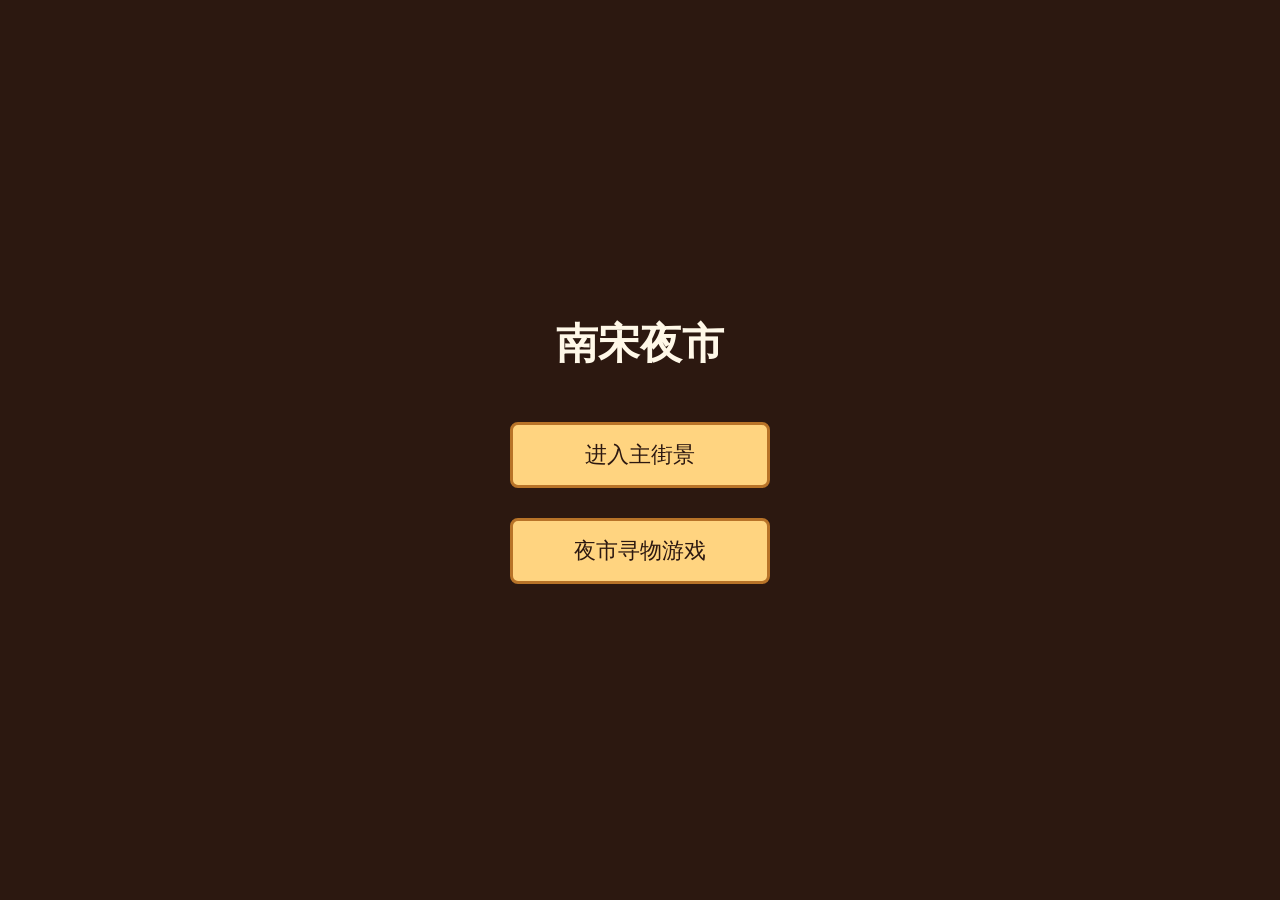
==== index.html @ 8059637a "Add files via upload" ====
<!DOCTYPE html>
<html lang="zh-CN">
<head>
    <meta charset="UTF-8">
    <title>南宋夜市 - 首页</title>
    <style>
        *{
            margin: 0;
            padding: 0;
            box-sizing: border-box;
        }
        body{
            background-color: #2c1810;
            color: #fff8e8;
            font-family: "Microsoft Yahei",sans-serif;
            height: 100vh;
            display: flex;
            flex-direction: column;
            justify-content: center;
            align-items: center;
            gap:30px;
        }
        h1{
            font-size: 42px;
            margin-bottom:20px;
        }
        .btn{
            display:block;
            width:260px;
            line-height:60px;
            text-align:center;
            font-size:22px;
            color:#2c1810;
            background:#ffd480;
            text-decoration:none;
            border-radius:8px;
            border:3px solid #b87328;
        }
        .btn:hover{
            background:#ffc247;
        }
    </style>
</head>
<body>
    <h1>南宋夜市</h1>
    <a class="btn" href="main.html">进入主街景</a>
    <a class="btn" href="game.html">夜市寻物游戏</a>
</body>
</html>
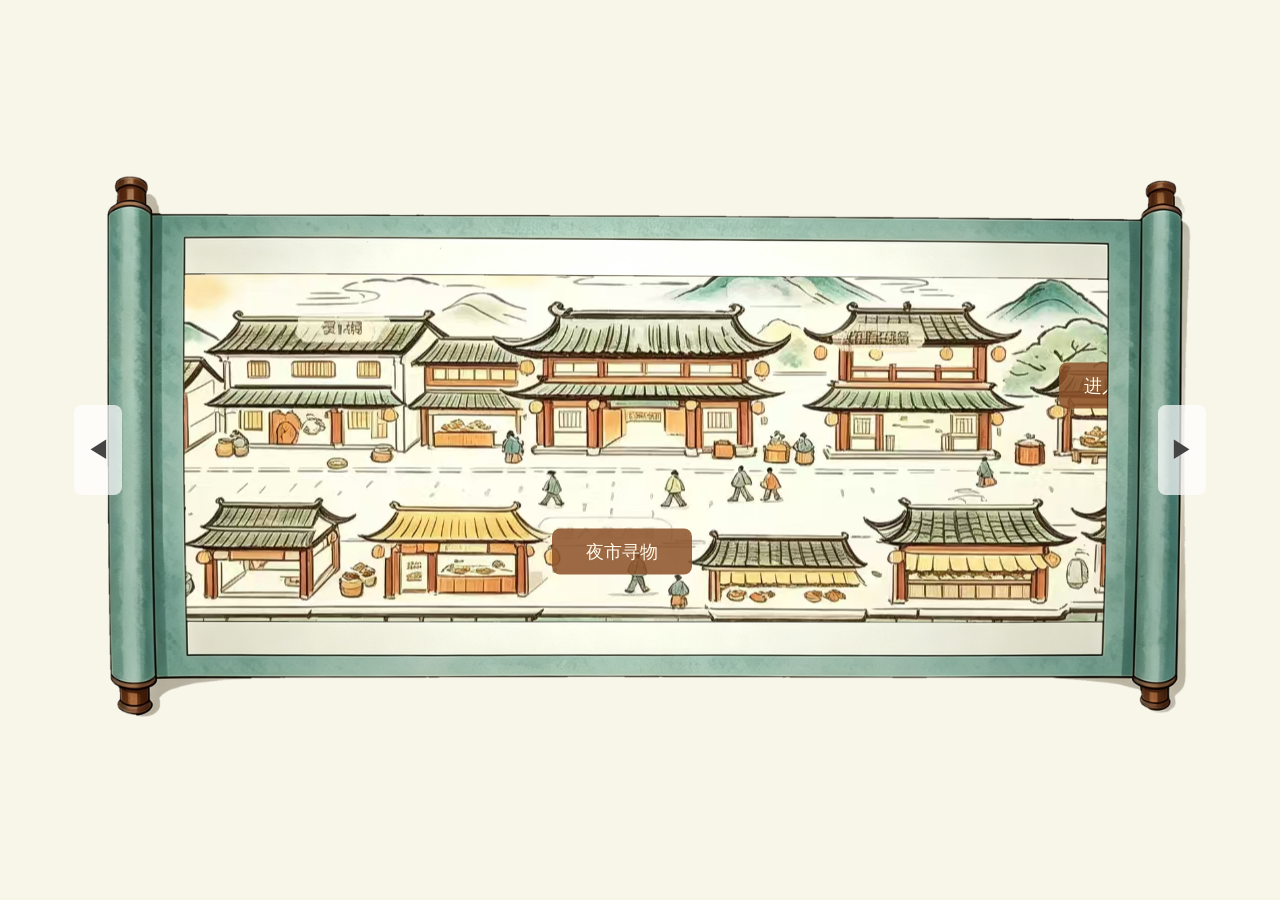
==== commit ca5fd277: "Add files via upload" ====
--- a/index.html
+++ b/index.html
@@ -1,49 +1,257 @@
 <!DOCTYPE html>
 <html lang="zh-CN">
 <head>
-    <meta charset="UTF-8">
-    <title>南宋夜市 - 首页</title>
-    <style>
-        *{
-            margin: 0;
-            padding: 0;
-            box-sizing: border-box;
-        }
-        body{
-            background-color: #2c1810;
-            color: #fff8e8;
-            font-family: "Microsoft Yahei",sans-serif;
-            height: 100vh;
-            display: flex;
-            flex-direction: column;
-            justify-content: center;
-            align-items: center;
-            gap:30px;
-        }
-        h1{
-            font-size: 42px;
-            margin-bottom:20px;
-        }
-        .btn{
-            display:block;
-            width:260px;
-            line-height:60px;
-            text-align:center;
-            font-size:22px;
-            color:#2c1810;
-            background:#ffd480;
-            text-decoration:none;
-            border-radius:8px;
-            border:3px solid #b87328;
-        }
-        .btn:hover{
-            background:#ffc247;
-        }
-    </style>
+<meta charset="UTF-8" />
+<meta name="viewport" content="width=device-width, initial-scale=1.0" />
+<title>临安夜市寻味记 - 主街景</title>
+<style>
+    * {
+        margin: 0;
+        padding: 0;
+        box-sizing: border-box;
+    }
+    body {
+        background-color: #f8f5e9;
+        display: flex;
+        justify-content: center;
+        align-items: center;
+        min-height: 100vh;
+        overflow: hidden;
+    }
+    .scroll-wrap {
+        position: relative;
+        width: 90vw;
+        max-width: 1200px;
+        height: 600px;
+        overflow: hidden;
+    }
+    .scene-container {
+        position: absolute;
+        top: 0;
+        left: 0;
+        width: 100%;
+        height: 100%;
+        overflow: hidden;
+        z-index: 10;
+    }
+    /* 包裹层：图片+按钮一起平移 */
+    .scene-inner {
+        position: absolute;
+        top: 50%;
+        left: 50%;
+        will-change: transform;
+    }
+    .scene-img {
+        display: block;
+        height: auto;
+        width: auto;
+        pointer-events: none;
+    }
+    /* 钉在图上的按钮，相对于 inner 包裹层定位 */
+    .btn-game {
+        position: absolute;
+        top: 68%;
+        right: 47%;
+        width: 140px;
+        height: 46px;
+        font-size: 18px;
+        border: none;
+        border-radius: 8px;
+        cursor: pointer;
+        z-index: 15;
+        background: rgba(139, 80, 40, 0.85);
+        color: #fff8e8;
+        transition: background 0.2s, transform 0.1s;
+    }
+    /* 小吃店按钮，和夜市寻物样式完全一致 */
+    .btn-food {
+        position: absolute;
+        top: 30%;
+        right: 18%;
+        width: 140px;
+        height: 46px;
+        font-size: 18px;
+        border: none;
+        border-radius: 8px;
+        cursor: pointer;
+        z-index: 15;
+        background: rgba(139, 80, 40, 0.85);
+        color: #fff8e8;
+        transition: background 0.2s, transform 0.1s;
+    }
+    .btn-game:hover, .btn-food:hover {
+        background: rgba(139, 80, 40, 0.96);
+    }
+    .btn-game:active, .btn-food:active {
+        transform: scale(0.95);
+    }
+
+    .scroll-frame {
+        position: absolute;
+        top: 0;
+        left: 0;
+        width: 100%;
+        height: 100%;
+        z-index: 30;
+        pointer-events: none;
+        background-image: url("./img/scroll-frame.png");
+        background-size: 100% 100%;
+        background-repeat: no-repeat;
+    }
+    .control-btn {
+        position: absolute;
+        border: none;
+        background: rgba(255,255,255,0.7);
+        font-size: 24px;
+        color: #444;
+        border-radius: 8px;
+        cursor: pointer;
+        z-index: 40;
+        transition: background 0.2s, transform 0.1s;
+    }
+    .control-btn:hover {
+        background: rgba(255,255,255,0.95);
+    }
+    .control-btn:active {
+        transform: scale(0.95);
+        background: rgba(255,255,255,1);
+    }
+    .control-btn:disabled {
+        background: rgba(200,200,200,0.4);
+        cursor: not-allowed;
+        color: #999;
+    }
+    .btn-left, .btn-right {
+        top: 50%;
+        transform: translateY(-50%);
+        width: 48px;
+        height: 90px;
+    }
+    .btn-left { left: 10px; }
+    .btn-right { right: 10px; }
+</style>
 </head>
 <body>
-    <h1>南宋夜市</h1>
-    <a class="btn" href="main.html">进入主街景</a>
-    <a class="btn" href="game.html">夜市寻物游戏</a>
+<div class="scroll-wrap">
+    <div class="scene-container">
+        <div class="scene-inner" id="innerWrap">
+            <img class="scene-img" id="sceneImg" src="./img/scene-long.png" alt="临安夜市长街景" />
+            <button class="btn-game" id="gameBtn">夜市寻物</button>
+            <button class="btn-food" id="foodBtn">进入小吃店</button>
+        </div>
+    </div>
+
+    <div class="scroll-frame"></div>
+
+    <button class="control-btn btn-left" id="prevBtn">◀</button>
+    <button class="control-btn btn-right" id="nextBtn">▶</button>
+</div>
+
+<script>
+    const sceneImg = document.getElementById("sceneImg");
+    const innerWrap = document.getElementById("innerWrap");
+    const prevBtn = document.getElementById("prevBtn");
+    const nextBtn = document.getElementById("nextBtn");
+    const gameBtn = document.getElementById("gameBtn");
+    const foodBtn = document.getElementById("foodBtn");
+
+    let offsetX = 0;
+    let maxMoveX = 0;
+    const clickStep = 80;
+    const holdSpeed = 12;
+    const accelerateAfter = 400;
+    const moveInterval = 16;
+    let moveTimer = null;
+    let dirX = 0;
+
+    sceneImg.onerror = function () {
+        alert("场景图加载失败，请检查 img/scene-long.png");
+    };
+
+    gameBtn.onclick = function () {
+        location.href = "game.html";
+    };
+    foodBtn.onclick = function () {
+        location.href = "xiaochi.html";
+    };
+
+    function updateImgPos() {
+        const imgW = sceneImg.offsetWidth;
+        const viewW = sceneImg.parentElement.parentElement.clientWidth;
+
+        maxMoveX = imgW > viewW ? (imgW - viewW) / 2 : 0;
+        offsetX = Math.max(-maxMoveX, Math.min(maxMoveX, offsetX));
+
+        innerWrap.style.transform = `translate(calc(-50% + ${offsetX}px), -50%)`;
+
+        prevBtn.disabled = offsetX >= maxMoveX;
+        nextBtn.disabled = offsetX <= -maxMoveX;
+    }
+
+    function startMove(dx) {
+        dirX = dx;
+        offsetX += dx * clickStep;
+        updateImgPos();
+
+        setTimeout(() => {
+            if (dirX !== 0) {
+                startContinuousMove();
+            }
+        }, accelerateAfter);
+    }
+
+    function startContinuousMove() {
+        stopContinuousMove();
+        moveTimer = setInterval(() => {
+            if (dirX === 0) {
+                stopContinuousMove();
+                return;
+            }
+            offsetX += dirX * holdSpeed;
+            updateImgPos();
+        }, moveInterval);
+    }
+
+    function stopContinuousMove() {
+        if (moveTimer) {
+            clearInterval(moveTimer);
+            moveTimer = null;
+        }
+    }
+
+    function endMove() {
+        dirX = 0;
+        stopContinuousMove();
+    }
+
+    prevBtn.addEventListener("mousedown", () => startMove(1));
+    nextBtn.addEventListener("mousedown", () => startMove(-1));
+
+    window.addEventListener("mouseup", endMove);
+    window.addEventListener("mouseleave", endMove);
+
+    prevBtn.addEventListener("touchstart", e => {
+        e.preventDefault();
+        startMove(1);
+    }, { passive: false });
+
+    nextBtn.addEventListener("touchstart", e => {
+        e.preventDefault();
+        startMove(-1);
+    }, { passive: false });
+
+    window.addEventListener("touchend", endMove);
+    window.addEventListener("touchcancel", endMove);
+
+    document.addEventListener("keydown", (e) => {
+        if (e.key === "ArrowLeft") startMove(1);
+        else if (e.key === "ArrowRight") startMove(-1);
+    });
+    document.addEventListener("keyup", endMove);
+
+    sceneImg.onload = updateImgPos;
+    if(sceneImg.complete) updateImgPos();
+    window.addEventListener("resize", updateImgPos);
+</script>
 </body>
-</html>+</html>
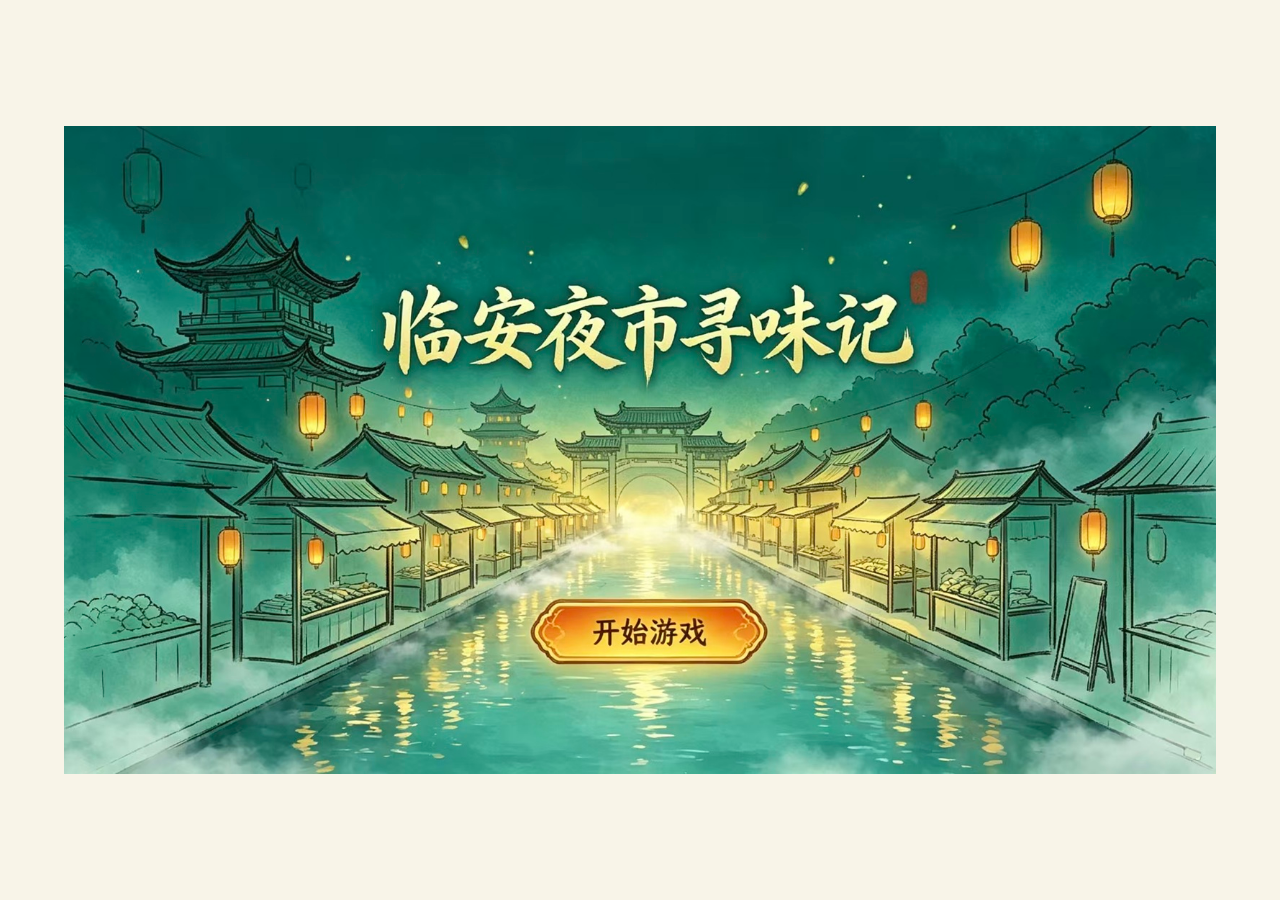
==== commit 9ce351c5: "Add files via upload" ====
--- a/index.html
+++ b/index.html
@@ -1,257 +1,47 @@
 <!DOCTYPE html>
 <html lang="zh-CN">
 <head>
-<meta charset="UTF-8" />
-<meta name="viewport" content="width=device-width, initial-scale=1.0" />
-<title>临安夜市寻味记 - 主街景</title>
-<style>
-    * {
-        margin: 0;
-        padding: 0;
-        box-sizing: border-box;
-    }
-    body {
-        background-color: #f8f5e9;
-        display: flex;
-        justify-content: center;
-        align-items: center;
-        min-height: 100vh;
-        overflow: hidden;
-    }
-    .scroll-wrap {
-        position: relative;
-        width: 90vw;
-        max-width: 1200px;
-        height: 600px;
-        overflow: hidden;
-    }
-    .scene-container {
-        position: absolute;
-        top: 0;
-        left: 0;
-        width: 100%;
-        height: 100%;
-        overflow: hidden;
-        z-index: 10;
-    }
-    /* 包裹层：图片+按钮一起平移 */
-    .scene-inner {
-        position: absolute;
-        top: 50%;
-        left: 50%;
-        will-change: transform;
-    }
-    .scene-img {
-        display: block;
-        height: auto;
-        width: auto;
-        pointer-events: none;
-    }
-    /* 钉在图上的按钮，相对于 inner 包裹层定位 */
-    .btn-game {
-        position: absolute;
-        top: 68%;
-        right: 47%;
-        width: 140px;
-        height: 46px;
-        font-size: 18px;
-        border: none;
-        border-radius: 8px;
-        cursor: pointer;
-        z-index: 15;
-        background: rgba(139, 80, 40, 0.85);
-        color: #fff8e8;
-        transition: background 0.2s, transform 0.1s;
-    }
-    /* 小吃店按钮，和夜市寻物样式完全一致 */
-    .btn-food {
-        position: absolute;
-        top: 30%;
-        right: 18%;
-        width: 140px;
-        height: 46px;
-        font-size: 18px;
-        border: none;
-        border-radius: 8px;
-        cursor: pointer;
-        z-index: 15;
-        background: rgba(139, 80, 40, 0.85);
-        color: #fff8e8;
-        transition: background 0.2s, transform 0.1s;
-    }
-    .btn-game:hover, .btn-food:hover {
-        background: rgba(139, 80, 40, 0.96);
-    }
-    .btn-game:active, .btn-food:active {
-        transform: scale(0.95);
-    }
-
-    .scroll-frame {
-        position: absolute;
-        top: 0;
-        left: 0;
-        width: 100%;
-        height: 100%;
-        z-index: 30;
-        pointer-events: none;
-        background-image: url("./img/scroll-frame.png");
-        background-size: 100% 100%;
-        background-repeat: no-repeat;
-    }
-    .control-btn {
-        position: absolute;
-        border: none;
-        background: rgba(255,255,255,0.7);
-        font-size: 24px;
-        color: #444;
-        border-radius: 8px;
-        cursor: pointer;
-        z-index: 40;
-        transition: background 0.2s, transform 0.1s;
-    }
-    .control-btn:hover {
-        background: rgba(255,255,255,0.95);
-    }
-    .control-btn:active {
-        transform: scale(0.95);
-        background: rgba(255,255,255,1);
-    }
-    .control-btn:disabled {
-        background: rgba(200,200,200,0.4);
-        cursor: not-allowed;
-        color: #999;
-    }
-    .btn-left, .btn-right {
-        top: 50%;
-        transform: translateY(-50%);
-        width: 48px;
-        height: 90px;
-    }
-    .btn-left { left: 10px; }
-    .btn-right { right: 10px; }
-</style>
+    <meta charset="UTF-8">
+    <meta name="viewport" content="width=device-width, initial-scale=1.0">
+    <title>临安夜市寻味记</title>
+    <style>
+        * {
+            margin: 0;
+            padding: 0;
+            box-sizing: border-box;
+        }
+        body {
+            background: #f8f4e8;
+            display: flex;
+            justify-content: center;
+            align-items: center;
+            min-height: 100vh;
+            overflow: hidden;
+        }
+        .cover {
+            position: relative;
+            width: 1200px;  /* 和你主页面统一核心宽度1200px */
+            aspect-ratio: 1440 / 900;
+            max-width: 90vw;
+            max-height: 90vh;
+            background: url("images/home_bg.jpg") center / contain no-repeat;
+            background-color: #f8f4e8;
+        }
+        .start-hotzone {
+            position: absolute;
+            bottom: 18%;
+            left: 50%;
+            transform: translateX(-50%);
+            width: 240px;
+            height: 80px;
+            background: transparent;
+            cursor: pointer;
+        }
+    </style>
 </head>
 <body>
-<div class="scroll-wrap">
-    <div class="scene-container">
-        <div class="scene-inner" id="innerWrap">
-            <img class="scene-img" id="sceneImg" src="./img/scene-long.png" alt="临安夜市长街景" />
-            <button class="btn-game" id="gameBtn">夜市寻物</button>
-            <button class="btn-food" id="foodBtn">进入小吃店</button>
-        </div>
+    <div class="cover">
+        <div class="start-hotzone" onclick="location.href='zhujiejing.html'"></div>
     </div>
-
-    <div class="scroll-frame"></div>
-
-    <button class="control-btn btn-left" id="prevBtn">◀</button>
-    <button class="control-btn btn-right" id="nextBtn">▶</button>
-</div>
-
-<script>
-    const sceneImg = document.getElementById("sceneImg");
-    const innerWrap = document.getElementById("innerWrap");
-    const prevBtn = document.getElementById("prevBtn");
-    const nextBtn = document.getElementById("nextBtn");
-    const gameBtn = document.getElementById("gameBtn");
-    const foodBtn = document.getElementById("foodBtn");
-
-    let offsetX = 0;
-    let maxMoveX = 0;
-    const clickStep = 80;
-    const holdSpeed = 12;
-    const accelerateAfter = 400;
-    const moveInterval = 16;
-    let moveTimer = null;
-    let dirX = 0;
-
-    sceneImg.onerror = function () {
-        alert("场景图加载失败，请检查 img/scene-long.png");
-    };
-
-    gameBtn.onclick = function () {
-        location.href = "game.html";
-    };
-    foodBtn.onclick = function () {
-        location.href = "xiaochi.html";
-    };
-
-    function updateImgPos() {
-        const imgW = sceneImg.offsetWidth;
-        const viewW = sceneImg.parentElement.parentElement.clientWidth;
-
-        maxMoveX = imgW > viewW ? (imgW - viewW) / 2 : 0;
-        offsetX = Math.max(-maxMoveX, Math.min(maxMoveX, offsetX));
-
-        innerWrap.style.transform = `translate(calc(-50% + ${offsetX}px), -50%)`;
-
-        prevBtn.disabled = offsetX >= maxMoveX;
-        nextBtn.disabled = offsetX <= -maxMoveX;
-    }
-
-    function startMove(dx) {
-        dirX = dx;
-        offsetX += dx * clickStep;
-        updateImgPos();
-
-        setTimeout(() => {
-            if (dirX !== 0) {
-                startContinuousMove();
-            }
-        }, accelerateAfter);
-    }
-
-    function startContinuousMove() {
-        stopContinuousMove();
-        moveTimer = setInterval(() => {
-            if (dirX === 0) {
-                stopContinuousMove();
-                return;
-            }
-            offsetX += dirX * holdSpeed;
-            updateImgPos();
-        }, moveInterval);
-    }
-
-    function stopContinuousMove() {
-        if (moveTimer) {
-            clearInterval(moveTimer);
-            moveTimer = null;
-        }
-    }
-
-    function endMove() {
-        dirX = 0;
-        stopContinuousMove();
-    }
-
-    prevBtn.addEventListener("mousedown", () => startMove(1));
-    nextBtn.addEventListener("mousedown", () => startMove(-1));
-
-    window.addEventListener("mouseup", endMove);
-    window.addEventListener("mouseleave", endMove);
-
-    prevBtn.addEventListener("touchstart", e => {
-        e.preventDefault();
-        startMove(1);
-    }, { passive: false });
-
-    nextBtn.addEventListener("touchstart", e => {
-        e.preventDefault();
-        startMove(-1);
-    }, { passive: false });
-
-    window.addEventListener("touchend", endMove);
-    window.addEventListener("touchcancel", endMove);
-
-    document.addEventListener("keydown", (e) => {
-        if (e.key === "ArrowLeft") startMove(1);
-        else if (e.key === "ArrowRight") startMove(-1);
-    });
-    document.addEventListener("keyup", endMove);
-
-    sceneImg.onload = updateImgPos;
-    if(sceneImg.complete) updateImgPos();
-    window.addEventListener("resize", updateImgPos);
-</script>
 </body>
 </html>
